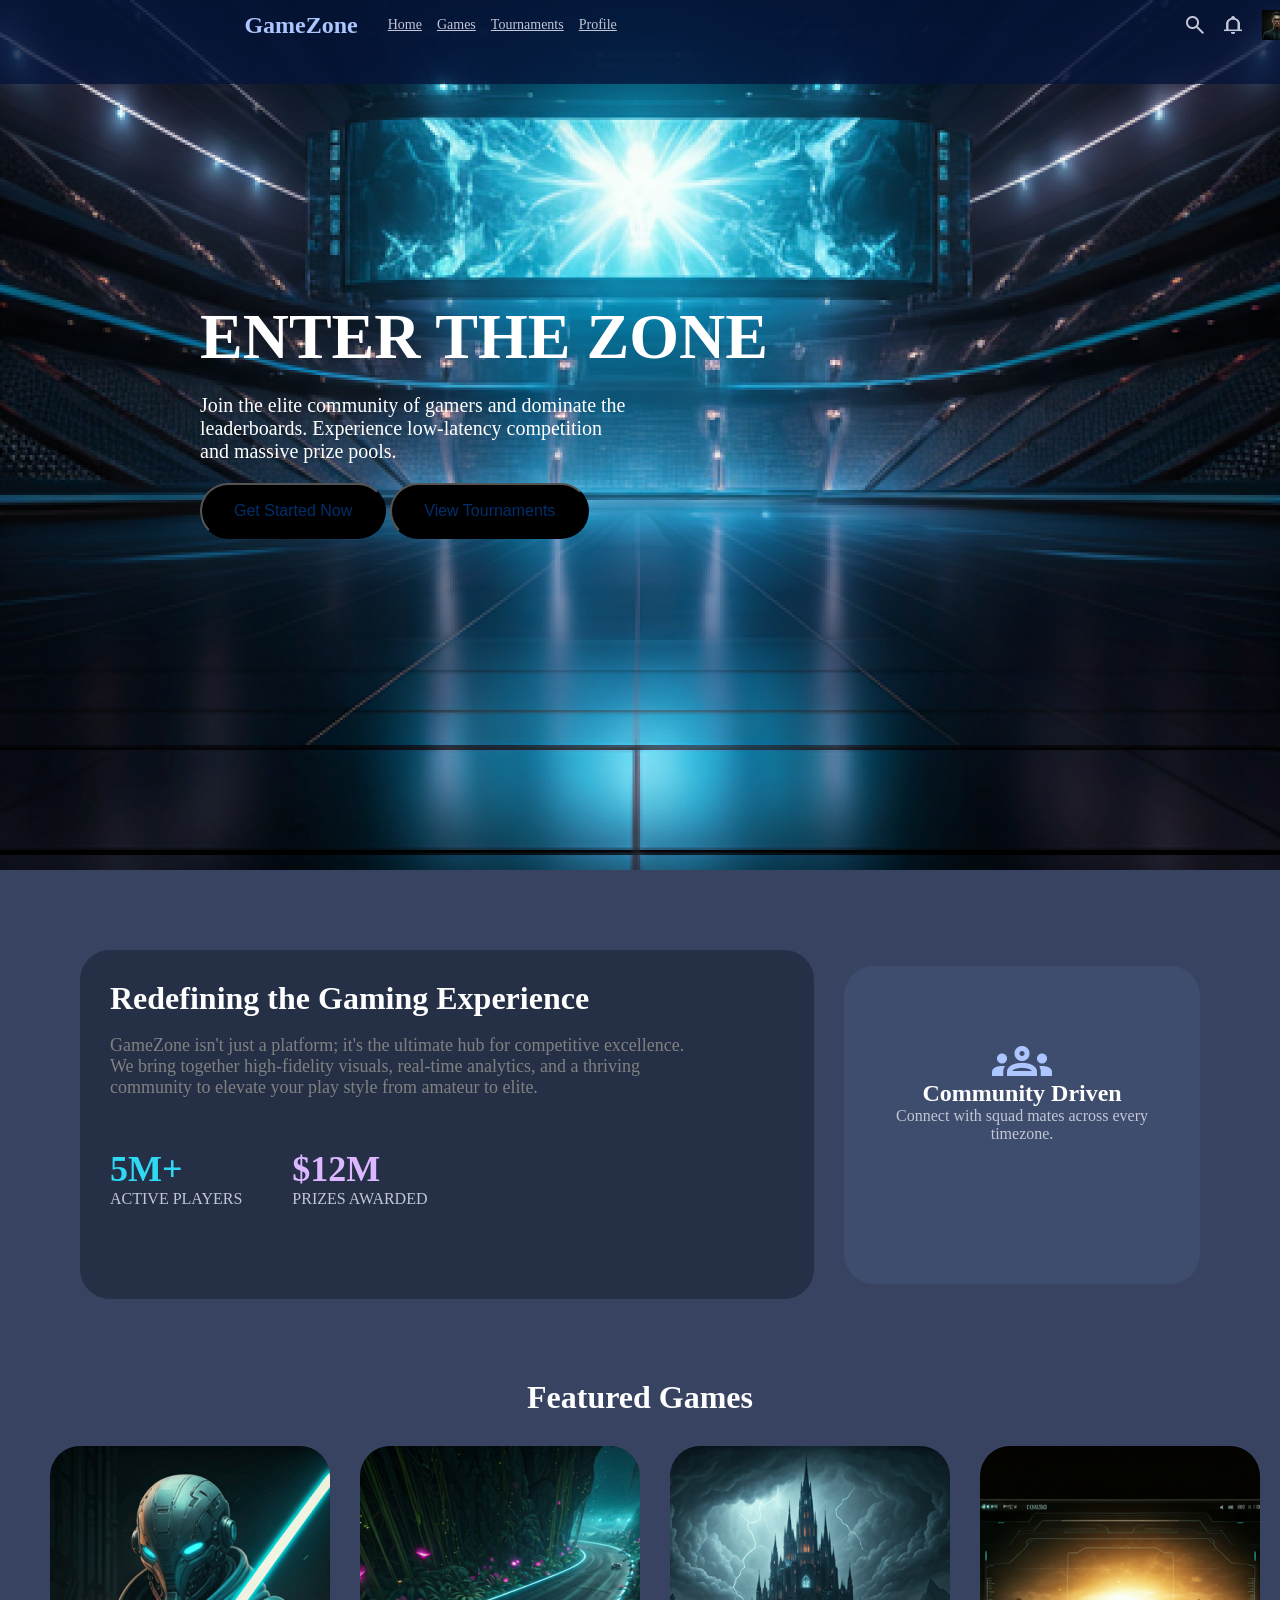
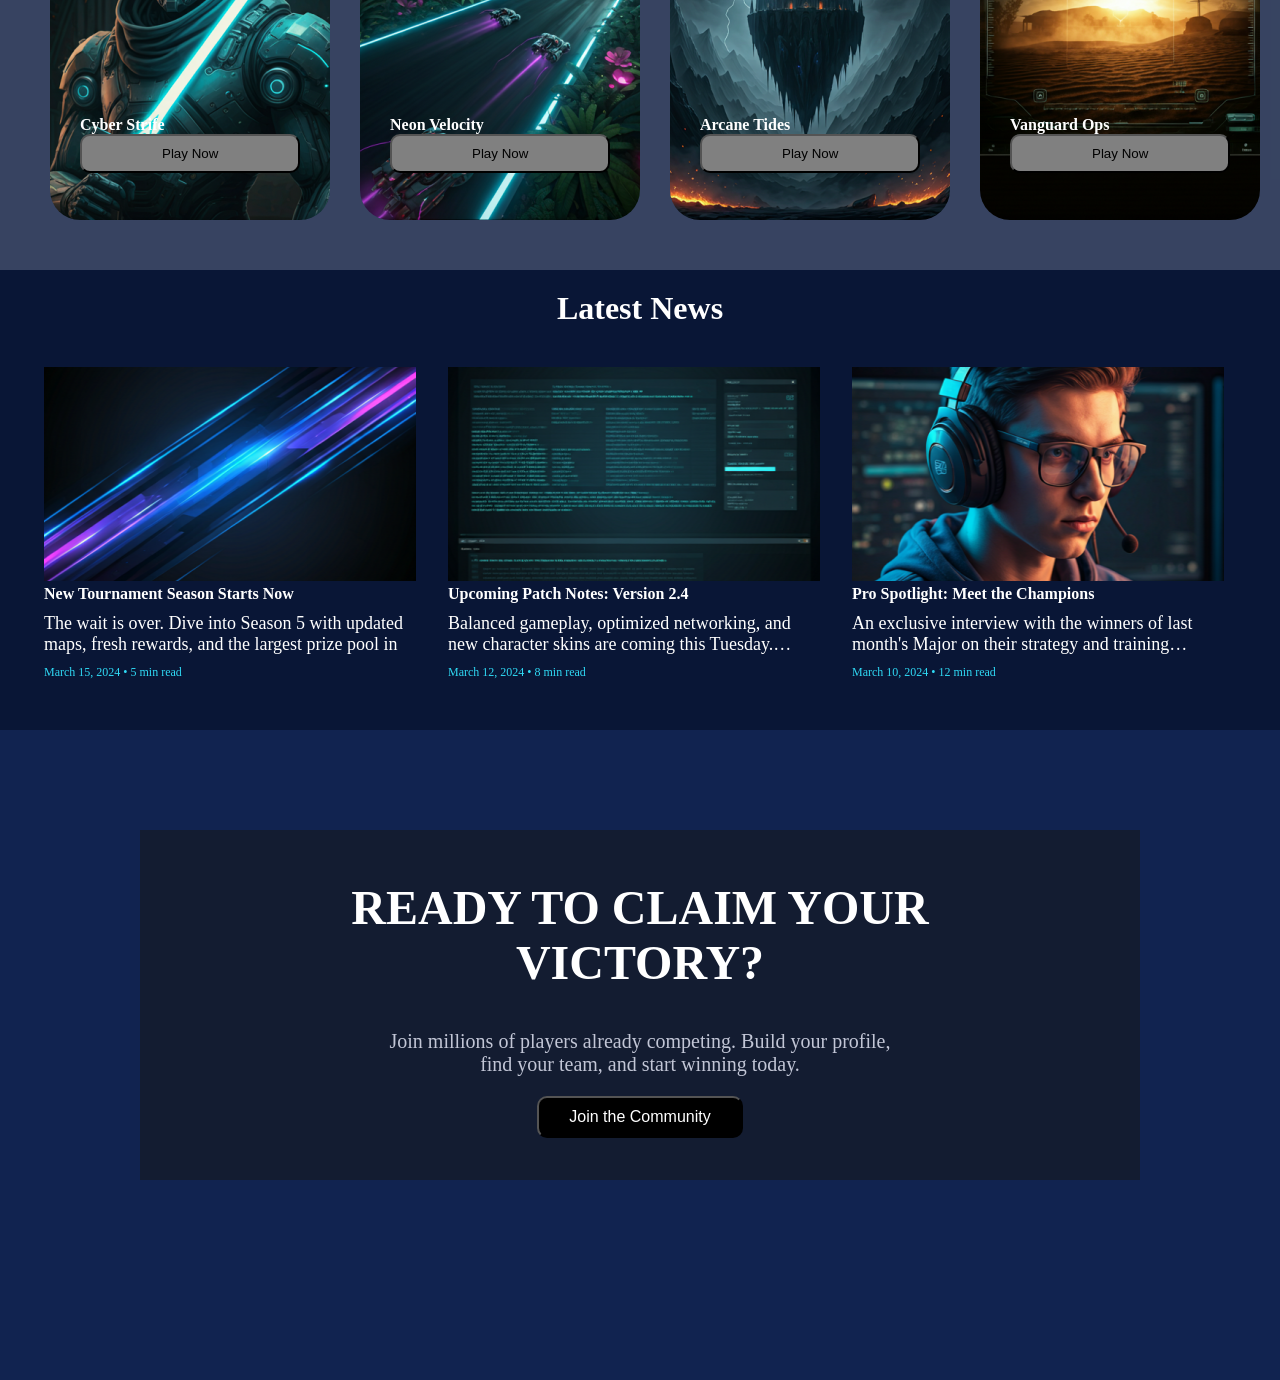
==== index.html @ f2dfcd80 "made first page with home" ====
<!DOCTYPE html>
<html lang="en">
<head>
    <meta charset="UTF-8">
    <meta name="viewport" content="width=device-width, initial-scale=1.0">
    <title>SAFAR`S GAME STORE</title>
    <link rel="stylesheet" href="/pages/page1.css">
</head>
<body>
        <header class="header">
                <div class="bighead">
                    <div class="minihead">
                    <h1 class="h1head">GameZone</h1>

                    <div class="pages">
                        <a class="blue" href="/pages/page1.html">Home</a>
                        <a class="blue" href="/pages/page2.html">Games</a>
                        <a class="blue" href="/pages/page3.html">Tournaments</a>
                        <a class="blue" href="/pages/page4.html">Profile</a>
                    </div>                        
                    </div>

                    <div class="ava">
                        <img src="/images/image.png" alt="" width="18" height="18">
                        <img src="/images/image copy.png" alt="" width="18" height="18">
                        <img src="/images/image copy 2.png" alt="" width="30" height="30">
                    </div>
                </div>
        </header>
        <main>
                    <section class="section1">
            <div class="sect1things">
                <h1 class="section1h1">ENTER THE ZONE</h1>
                <p class="section1p1">Join the elite community of gamers and dominate the <br>
                    leaderboards. Experience low-latency competition <br>
                    and massive prize pools.</p>
                    <div class="buttons1">
                                          <button class="button1">Get Started Now</button>
                    <button class="button1">View Tournaments</button>  
                    </div>

            </div>
        </section>
        <section class="section2">
            <div class="glavasect2">
                <div class="sect2left">
                    <div class="sect2vnutr">

                    <h1 class="section2h1">Redefining the Gaming Experience</h1> <br>
                    <p class="section2p1">
                        GameZone isn't just a platform; it's the ultimate hub for competitive excellence. <br>
                        We bring together high-fidelity visuals, real-time analytics, and a thriving  <br>
                        community to elevate your play style from amateur to elite.
                    </p>
                    <div class="sect2slova">
                        <div>
                              <h1 class="sect2blue">5M+</h1>
                                <p class="sect2grey">ACTIVE PLAYERS</p>
                        </div>
                        <div>
                            <h1 class="sect2pink">$12M</h1>
                            <p class="sect2grey">PRIZES AWARDED</p>
                        </div>
                    </div>
                    </div>
                </div>
                <div class="sect2right">
                    <div class="sect2vnutr2">
                    <img src="/images/image copy 4.png" alt="" width="60" height="30">
                    <h1 class="sect2h1">Community Driven</h1>
                <p class="sect2grey2">
                    Connect with squad mates across every <br>
                    timezone.
                </p> 
                    </div>

                </div>
            </div>
        </section>
        <section class="section3">
            <h1 class="sect3h1">Featured Games</h1>
            <div class="games">
                <div>

                </div>
                <div class="sect3img1">
                    <div class="sect3vnutr">
                    <h1 class="sect3h1white">Cyber Strife</h1>   
                    <button class="buttonsect3">Play Now</button>                     
                    </div>
                </div>
                <div class="sect3img2">
                    <div class="sect3vnutr">
                    <h1 class="sect3h1white">Neon Velocity</h1>   
                    <button class="buttonsect3">Play Now</button>                     
                    </div>
                </div>
                <div class="sect3img3">
                    <div class="sect3vnutr">
                    <h1 class="sect3h1white">Arcane Tides</h1>   
                    <button class="buttonsect3">Play Now</button>                     
                    </div>
                </div>
                <div class="sect3img4">
                    <div class="sect3vnutr">
                    <h1 class="sect3h1white">Vanguard Ops</h1>   
                    <button class="buttonsect3">Play Now</button>                     
                    </div>
                </div>
            </div>

        </section>
        <section class="section4">
            <div>
            <h1 class="sect4h1">Latest News</h1>

            </div>

            <div class="sect4things">
                <div class="sect4thing">
                    <img class="news" src="/images/image copy 9.png" alt="" width="372" height="214">
                    <br>
                    <h2 class="sect4h2">New Tournament Season Starts Now</h2>
                    <p class="sect4slova">
                    The wait is over. Dive into Season 5 with updated
                    maps, fresh rewards, and the largest prize pool in
                    </p>
                    <p class="sect4blue">
                        March 15, 2024 • 5 min read
                    </p>
                </div>
                <div class="sect4thing">
                    <img class="news" src="/images/image copy 10.png" alt="" width="372" height="214">
                    <br>
                    <h2 class="sect4h2">Upcoming Patch Notes: Version 2.4</h2>
                    <p class="sect4slova">
                    Balanced gameplay, optimized networking, and <br>
                    new character skins are coming this Tuesday.…
                    </p>
                    <p class="sect4blue">
                        March 12, 2024 • 8 min read
                    </p>
                </div>
                <div class="sect4thing">
                    <img class="news" src="/images/image copy 11.png" alt="" width="372" height="214">
                    <br>
                    <h2 class="sect4h2">Pro Spotlight: Meet the Champions</h2>
                    <p class="sect4slova">
                    An exclusive interview with the winners of last
                    month's Major on their strategy and training…
                    </p>
                    <p class="sect4blue">
                        March 10, 2024 • 12 min read
                    </p>
                </div>
            </div>
        </section>
        <section class="section5">
            <div class="sect5things">
                <div>
            <h1 class="sect5h1">
                READY TO CLAIM YOUR <br>
                VICTORY?
            </h1>
            <p class="sect5slova">
                Join millions of players already competing. Build your profile, <br>
                find your team, and start winning today.
            </p>
            <button class="buttonsect5">Join the Community</button>                    
                </div>

            </div>
        </section>
        </main>
        <footer>
             <div class="pages2">
            <a class="blue" href="/pages/page1.html">Home</a>
            <a class="blue" href="/pages/page2.html">Games</a>
            <a class="blue" href="/pages/page3.html">Tournaments</a>
            <a class="blue" href="/pages/page4.html">Profile</a>
            </div>   
        </footer>
</body>
</html>
---- pages/page1.css ----
*{
    margin: 0;
}
.header{
    position: fixed;
    background-color: #05153acc;
    width: 1516px;
    height: 64px;
    justify-content: space-between;
    padding: 10px;
}
.h1head{
    color: #ADC6FF;
    font-weight: 600px;
    font-size: 24px;
}
.blue{
    color: #C2C6D6;
    font-size: 14px;
}
.bighead{
    display: flex;
    justify-content: space-around;
    align-items: center;
    gap: 100px;
}
.minihead{
    display: flex;
    align-items: center;
    gap: 30px;
}
.pages{
    display: flex;
    gap: 15px;
}
.ava{
    display: flex;
    gap: 20px;
    align-items: center;
}
.section1{
    background-image: url(/images/image\ copy\ 3.png);
    background-repeat: no-repeat;
    height: 870px;
    background-size: cover;
    background-position: center;
}
.section1h1{
    font-size: 64px;
    color: white;
    padding-bottom: 20px;
}
.section1p1{
    font-size: 20px;
    color: white;
}
.buttons1{
    padding-top: 20px;
}
.button1{
        font-size: 16px;
    padding: 17px 32px  ;
    border-radius: 30px;
    background: linear-gradient(black,black) ;
    color: #002E6A;
}
.button1:hover{
    font-size: 16px;
    padding: 17px 32px  ;
    border-radius: 30px;
    background: linear-gradient(#ADC6FF,#2FD9F4) ;
    color: #002E6A;
}
.sect1things{
    padding-top: 300px;
    padding-left: 200px;
}
.section2{
    background-color: #05153acc;
}
.sect2left{
    width: 792px;
    height: 349px;
    background: #1E293BB2;
    border-radius: 30px;
}
.section2h1{
    font-size: 32px;
    color: white;
}
.section2p1{
    color: gray;
    font-size: 18px;
}
.sect2blue{
    color: #2FD9F4;
    font-size: 36px;
}
.sect2grey{
    font-size: 16px;
    color: #C2C6D6;
}
.sect2pink{
    color: #DDB7FF;
    font-size: 36px;
}
.sect2slova{
    display: flex;
    gap: 50px;
    padding-top: 50px;
}
.sect2vnutr{
    padding-left: 30px;
    padding-top: 30px;
}
.sect2right{
    width: 384px;
    height: 318px;
    background: #7d9dd51a;
    border-radius: 30px;

}
.glavasect2{
    display: flex;
    align-items: center;
    justify-content: center;
    padding: 80px;
    gap: 30px;
    flex-direction: row;
}
.sect2h1{
    text-align: center;
    color: white;
    font-size: 24px;
}
.sect2grey2{
    color: #C2C6D6;
    font-size: 16px;
    text-align: center;
}
.sect2vnutr2{
    text-align: center;
    padding-top: 80px;
}
.sect3h1{
    color: white;
    font-size: 32px;
    text-align: center;
}
.section3{
    background-color: #05153acc;
    width: 100%;
    padding-bottom: 50px;
}
.sect3img1{
    background-image: url(/images/image\ copy\ 5.png);
    width: 280px;
    height: 374px;
    background-repeat: no-repeat;
    background-position: center;
    background-size: cover;
    border-radius: 30px;
}
.sect3img2{
    background-image: url(/images/image\ copy\ 6.png);
    width: 280px;
    height: 374px;
    background-repeat: no-repeat;
    background-position: center;
    background-size: cover;
    border-radius: 30px;
}
.sect3img3{
    background-image: url(/images/image\ copy\ 7.png);
    width: 280px;
    height: 374px;
    background-repeat: no-repeat;
    background-position: center;
    background-size: cover;
    border-radius: 30px;
}
.sect3img4{
    background-image: url(/images/image\ copy\ 8.png);
    width: 280px;
    height: 374px;
    background-repeat: no-repeat;
    background-position: center;
    background-size: cover;
    border-radius: 30px;
}
.sect3h1white{
    color: white;
    font-size: 16px;
}
.sect3vnutr{
    padding-top: 270px;
    padding-left: 30px;
}
.buttonsect3{
    padding-top: 15px;
    background-color: gray;
    padding: 10px 80px;
    border-radius: 10px;
}
.buttonsect3:hover{
    background: linear-gradient(135deg, blue,red);
    padding: 10px 80px;
    border-radius: 10px;
}
.games{
    display: flex;
    flex-direction: row;
    justify-content: center;
    gap: 30px;
    padding-top: 30px;
}
.sect4things{
    display: flex;
    justify-content: center;
    gap: 20px;
    padding-bottom: 50px;
    padding-top: 20px;
}
.section4{
    width: 100%;
    background-color: #091636;
}
.sect4h1{
    text-align: center;
    color: white;
    font-size: 32px;
    padding: 20px;
}
.sect4h2{
    color: white;
    font-size: 16px;
}
.sect4slova{
    color: white;
    font-size: 18px;
    padding-top: 10px;
}
.sect4blue{
    color: rgba(47, 217, 244, 1);
    font-size: 12px;
    padding-top: 10px;
}
.sect4thing{
    width: 384px;
}
.section5{
    width: 100%;
    background-color: #112350 ;
    padding-top: 100px;
    padding-bottom: 200px;
}
.sect5things{
    width: 1000px;
    background-color: #131B2EE5;
    height: 300px;
    margin: auto;
    padding-top: 50px;
    text-align: center;
    justify-content: center;
}
.sect5h1{
    color: white;
    font-size: 48px;
    text-align: center;
}
.sect5slova{
    color: #C2C6D6;
    font-size: 20px;
    text-align: center;
    padding-top: 40px;
    padding-bottom: 20px;
}
.buttonsect5{
    font-size: 16px;
    padding: 10px 30px;
    border-radius: 10px;
    background:linear-gradient(black,black)  ;
    color: white;
}
.buttonsect5:hover{
        font-size: 16px;
    padding: 10px 30px;
    border-radius: 10px;
    background:linear-gradient(#ADC6FF,#2FD9F4)  ;
    color: white;
}
.pages2{
    text-align: center;
    display: flex;
    justify-content: center;
    gap: 30px;
    color: black;
    background-color: #002E6A;
    display: none;
}
@media(max-width:728px){
    *{
        width: 100%;
    }
    .pages2{
        display: block;
    }
    .ava{
        display: none;
    }
    .pages{
        display: none;
    }    
    .h1head{
        text-align: center;
    }
    .bighead{
        width: 100%;
    }
    .header{
        position: fixed;
        width: 100%;
    }
    .section1h1{
        text-align: center;
    }
    .section1{
        width: 100%;
    }
    .sect1things{
        padding-left: 0px;
        text-align: center;
    }
    .glavasect2{
        display: none;
    }
    .sect2left{
        width: 390px;
    }
    .buttonsect3{
        padding: 5px 15px;
        width: 200px;
    }
    .buttonsect3:hover{
        padding: 5px 15px;
        width: 200px;        
    }
    .games{
        display: flex;
        justify-content: center;
        flex-wrap: wrap;
        width: 100%;
        
    }
    .sect4things{
        flex-direction: column;
        width: 100%;
        padding-left: 20px;
    }
    .sect5things{
        width: 350px;
    }
    .sect5h1{
        font-size: 20px;
    }
    .sect5slova{
        font-size: 15px;
    }
    .buttonsect5{
        width: 150px;
    }
    .news{
        width: 352px;
    }
}
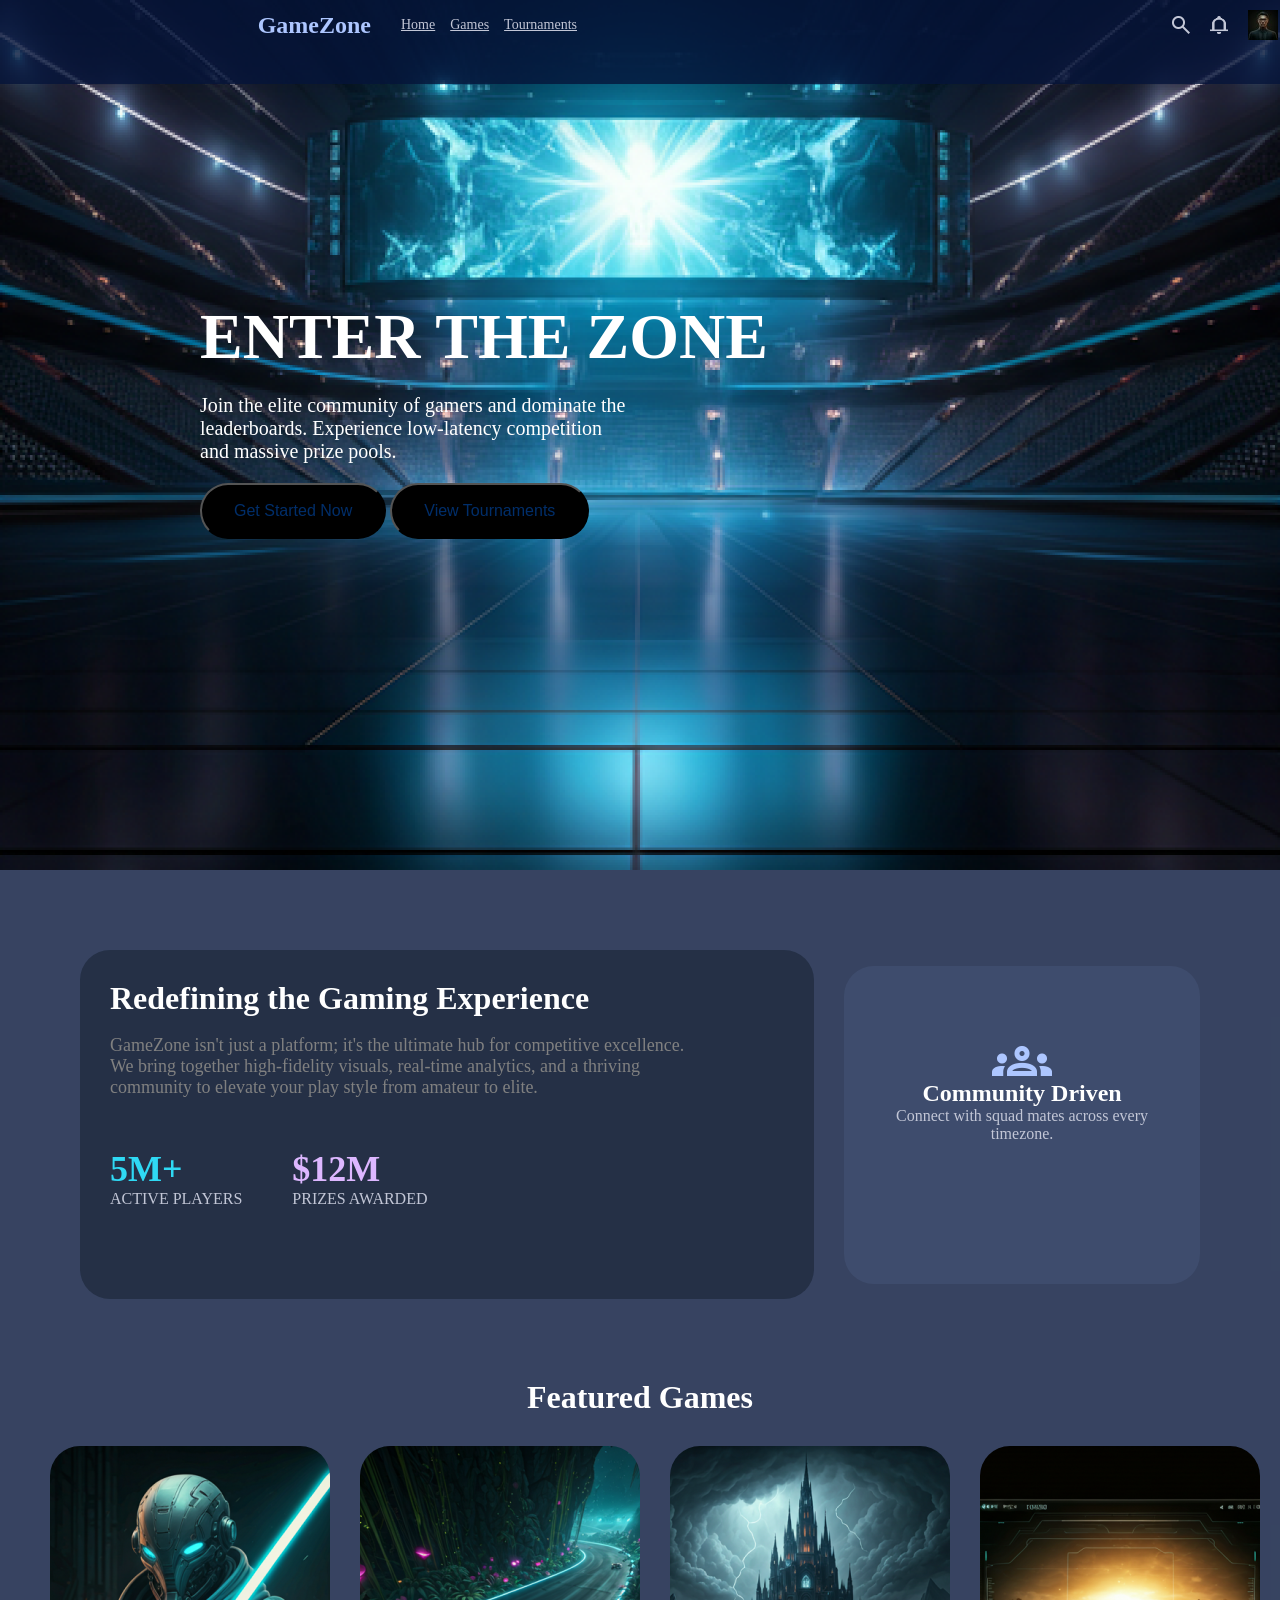
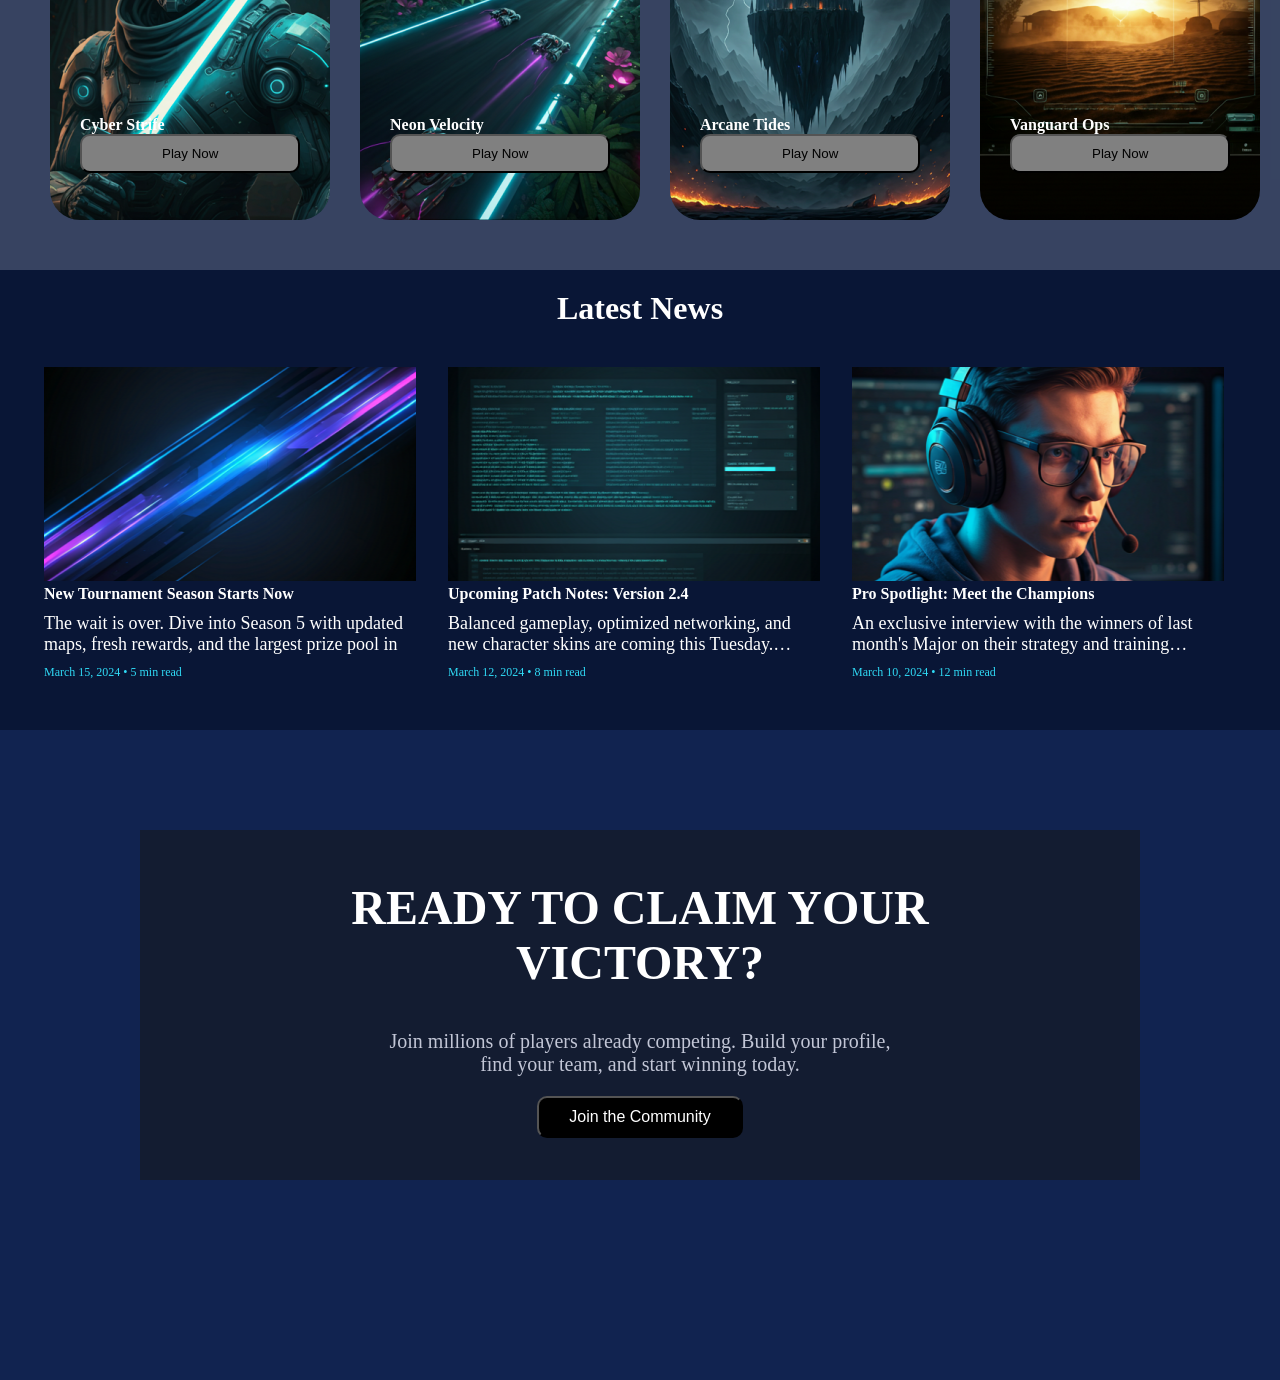
==== commit 8b8a2e4c: "remove one thing" ====
--- a/index.html
+++ b/index.html
@@ -16,7 +16,6 @@
                         <a class="blue" href="/pages/page1.html">Home</a>
                         <a class="blue" href="/pages/page2.html">Games</a>
                         <a class="blue" href="/pages/page3.html">Tournaments</a>
-                        <a class="blue" href="/pages/page4.html">Profile</a>
                     </div>                        
                     </div>
 
--- a/pages/page1.css
+++ b/pages/page1.css
@@ -33,6 +33,12 @@
     display: flex;
     gap: 15px;
 }
+.headspan{
+    color: #DDB7FF;
+}
+.span2{
+    color: #ADC6FF;
+}
 .ava{
     display: flex;
     gap: 20px;
@@ -372,4 +378,7 @@
     .news{
         width: 352px;
     }
+    .footerimg{
+        display: none;
+    }
 }
